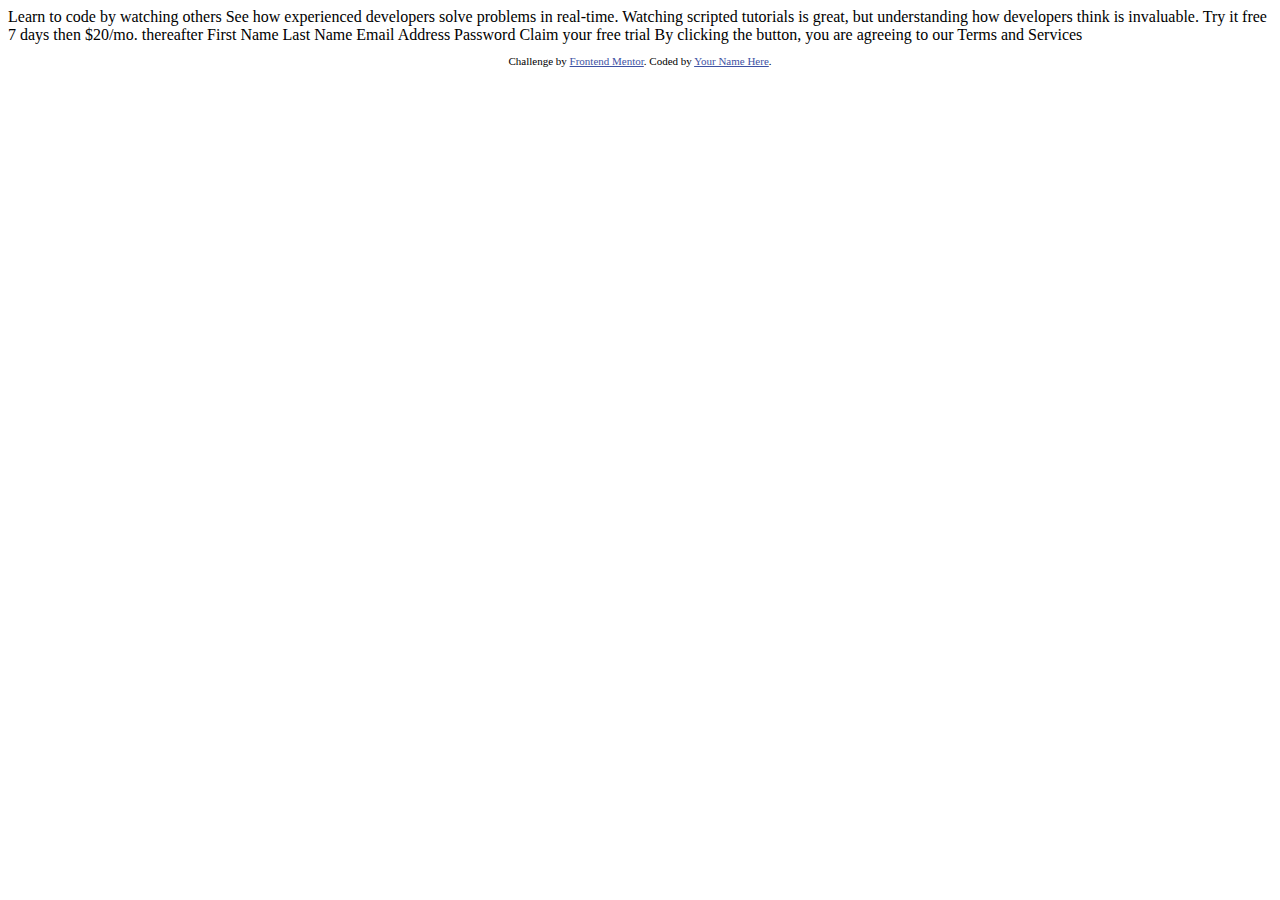
==== 2. Component with signup form master/index.html @ 703f89d6 "structure" ====
<!DOCTYPE html>
<html lang="en">
<head>
  <meta charset="UTF-8">
  <meta name="viewport" content="width=device-width, initial-scale=1.0"> <!-- displays site properly based on user's device -->

  <link rel="icon" type="image/png" sizes="32x32" href="./images/favicon-32x32.png">
  
  <title>Frontend Mentor | Intro component with sign up form</title>

  <!-- Feel free to remove these styles or customise in your own stylesheet 👍 -->
  <style>
    .attribution { font-size: 11px; text-align: center; }
    .attribution a { color: hsl(228, 45%, 44%); }
  </style>
</head>
<body>

  Learn to code by watching others

  See how experienced developers solve problems in real-time. Watching scripted tutorials is great, 
  but understanding how developers think is invaluable. 

  Try it free 7 days then $20/mo. thereafter

  First Name 
  Last Name 
  Email Address
  Password

  Claim your free trial 

  By clicking the button, you are agreeing to our Terms and Services
  
  <footer>
    <p class="attribution">
      Challenge by <a href="https://www.frontendmentor.io?ref=challenge" target="_blank">Frontend Mentor</a>. 
      Coded by <a href="#">Your Name Here</a>.
    </p>
  </footer>
</body>
</html>
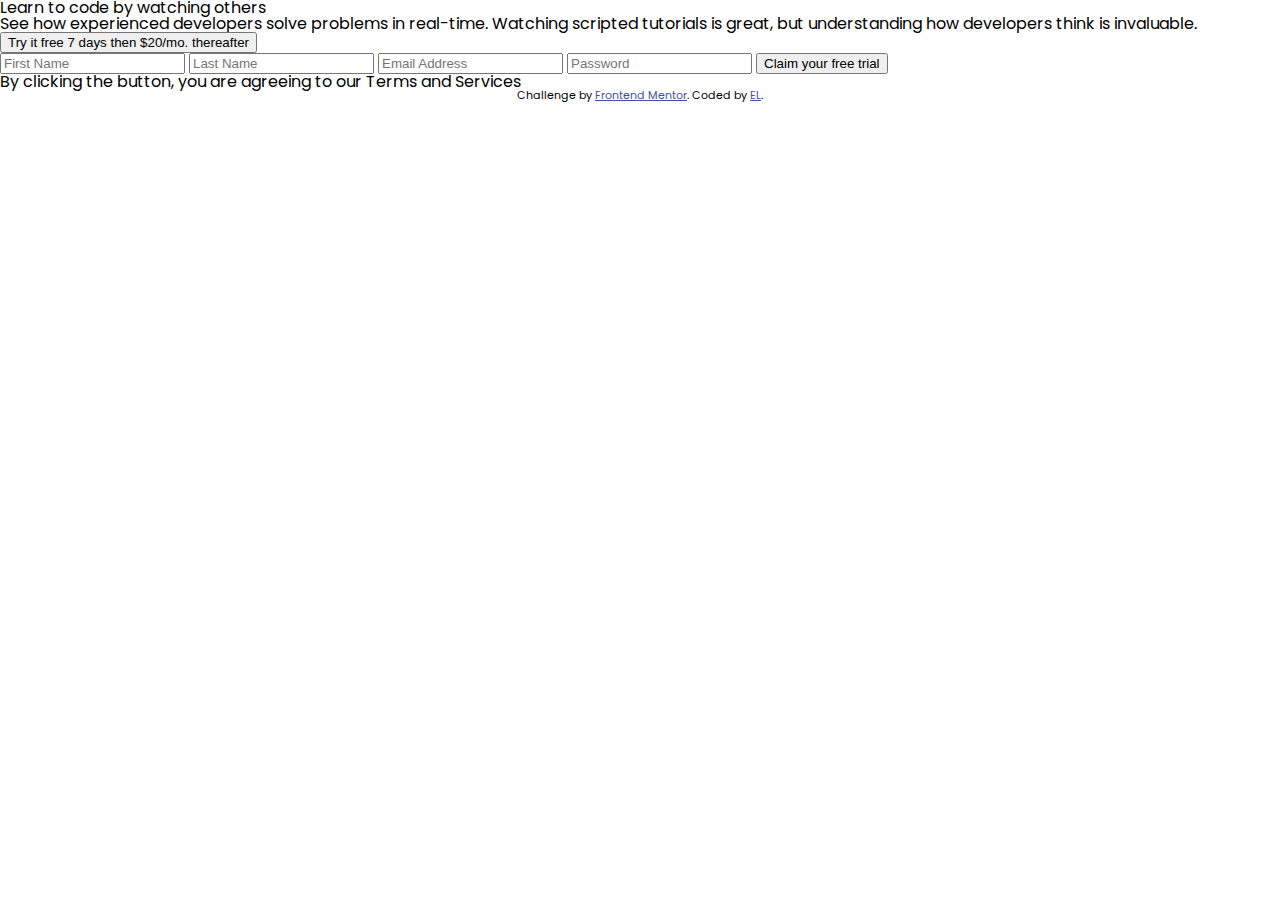
==== commit f7f9e4c2: "structure doss" ====
--- a/2. Component with signup form master/index.html
+++ b/2. Component with signup form master/index.html
@@ -3,7 +3,7 @@
 <head>
   <meta charset="UTF-8">
   <meta name="viewport" content="width=device-width, initial-scale=1.0"> <!-- displays site properly based on user's device -->
-
+  <link rel="stylesheet" href="./SCSS/style.css"/>
   <link rel="icon" type="image/png" sizes="32x32" href="./images/favicon-32x32.png">
   
   <title>Frontend Mentor | Intro component with sign up form</title>
@@ -14,28 +14,37 @@
     .attribution a { color: hsl(228, 45%, 44%); }
   </style>
 </head>
+
+<!-- BODY -->
 <body>
+  <div class="container-modal">
+  <!-- LEFT -->
+    <div class="containerText">
+      <h3>Learn to code by watching others</h3>
+      <p>See how experienced developers solve problems in real-time. Watching scripted tutorials is great, 
+      but understanding how developers think is invaluable. 
+      </p>
+    </div>
 
-  Learn to code by watching others
+  <!-- RIGHT -->
+    <div class="container-form">
+      <input type="submit" class="try" value="Try it free 7 days then $20/mo. thereafter">
+      <form action="" class="form-free-trial">    
+        <input type="text" placeholder="First Name"> 
+        <input type="text" placeholder="Last Name">  
+        <input type="text"placeholder="Email Address">
+        <input type="text" placeholder="Password"> 
+        <input type="submit" class="free-trial" value="Claim your free trial">
+        <p>By clicking the button, you are agreeing to our Terms and Services</p>
+      </form>
+    </div>
 
-  See how experienced developers solve problems in real-time. Watching scripted tutorials is great, 
-  but understanding how developers think is invaluable. 
+  </div>
 
-  Try it free 7 days then $20/mo. thereafter
-
-  First Name 
-  Last Name 
-  Email Address
-  Password
-
-  Claim your free trial 
-
-  By clicking the button, you are agreeing to our Terms and Services
-  
   <footer>
     <p class="attribution">
       Challenge by <a href="https://www.frontendmentor.io?ref=challenge" target="_blank">Frontend Mentor</a>. 
-      Coded by <a href="#">Your Name Here</a>.
+      Coded by <a href="#">EL</a>.
     </p>
   </footer>
 </body>
--- a/2. Component with signup form master/SCSS/style.css
+++ b/2. Component with signup form master/SCSS/style.css
@@ -0,0 +1,143 @@
+/* http://meyerweb.com/eric/tools/css/reset/ 
+    v2.0 | 20110126
+    License: none (public domain)
+*/
+@import url("https://fonts.googleapis.com/css2?family=Poppins:ital,wght@0,100;0,200;0,300;0,400;0,500;0,600;0,700;0,800;0,900;1,100;1,200;1,300;1,400;1,500;1,600;1,700;1,800;1,900&display=swap");
+html,
+body,
+div,
+span,
+applet,
+object,
+iframe,
+h1,
+h2,
+h3,
+h4,
+h5,
+h6,
+p,
+blockquote,
+pre,
+a,
+abbr,
+acronym,
+address,
+big,
+cite,
+code,
+del,
+dfn,
+em,
+img,
+ins,
+kbd,
+q,
+s,
+samp,
+small,
+strike,
+strong,
+sub,
+sup,
+tt,
+var,
+b,
+u,
+i,
+center,
+dl,
+dt,
+dd,
+ol,
+ul,
+li,
+fieldset,
+form,
+label,
+legend,
+table,
+caption,
+tbody,
+tfoot,
+thead,
+tr,
+th,
+td,
+article,
+aside,
+canvas,
+details,
+embed,
+figure,
+figcaption,
+footer,
+header,
+hgroup,
+menu,
+nav,
+output,
+ruby,
+section,
+summary,
+time,
+mark,
+audio,
+video {
+  margin: 0;
+  padding: 0;
+  border: 0;
+  font-size: 100%;
+  font: inherit;
+  vertical-align: baseline;
+}
+
+/* HTML5 display-role reset for older browsers */
+article,
+aside,
+details,
+figcaption,
+figure,
+footer,
+header,
+hgroup,
+menu,
+nav,
+section {
+  display: block;
+}
+
+body {
+  line-height: 1;
+}
+
+ol,
+ul {
+  list-style: none;
+}
+
+blockquote,
+q {
+  quotes: none;
+}
+
+blockquote:before,
+blockquote:after,
+q:before,
+q:after {
+  content: "";
+  content: none;
+}
+
+table {
+  border-collapse: collapse;
+  border-spacing: 0;
+}
+
+button {
+  cursor: pointer;
+}
+
+body {
+  font-family: "Poppins";
+}/*# sourceMappingURL=style.css.map */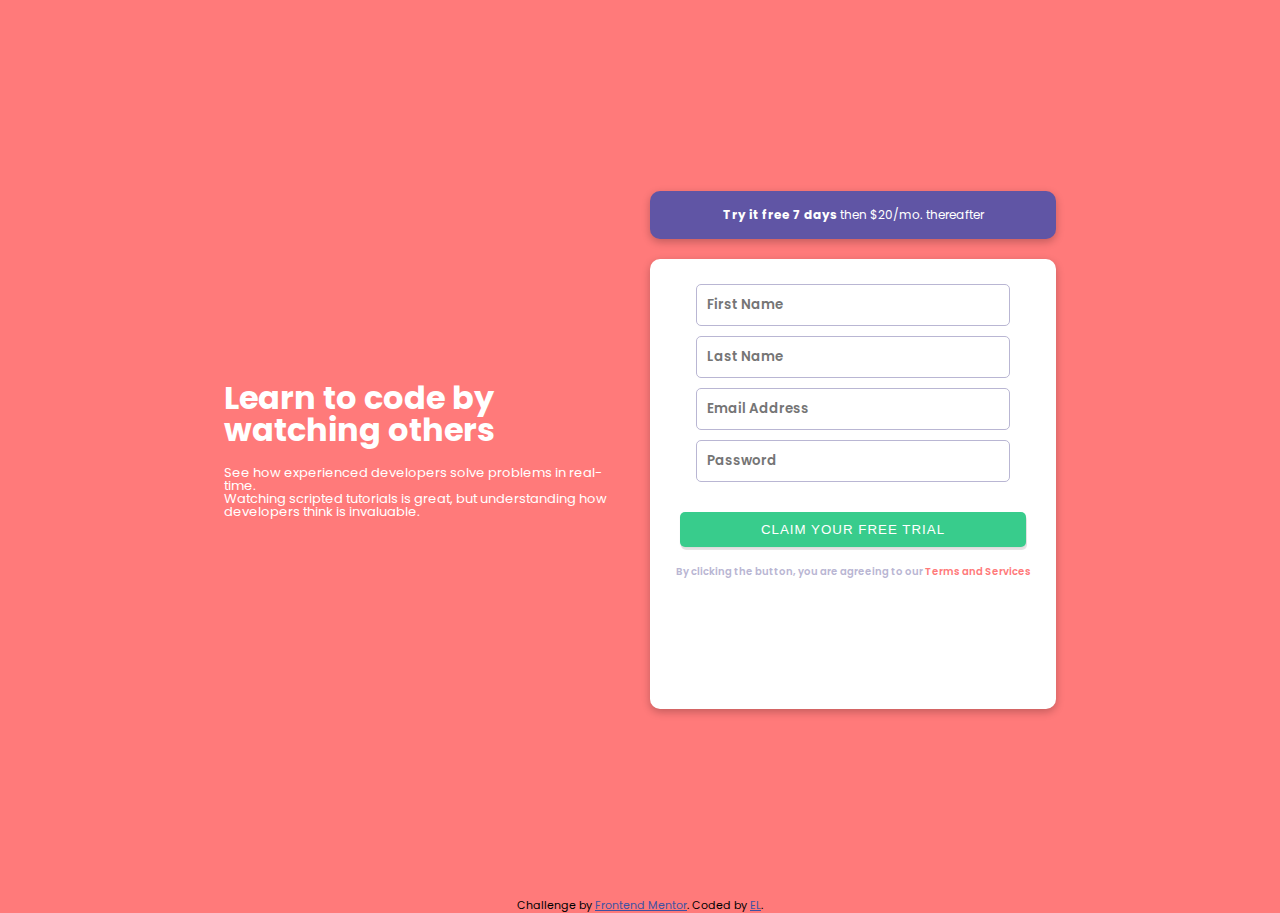
==== commit 5bd74942: "upgrade" ====
--- a/2. Component with signup form master/index.html
+++ b/2. Component with signup form master/index.html
@@ -17,25 +17,27 @@
 
 <!-- BODY -->
 <body>
-  <div class="container-modal">
+  <div class="containerModal">
   <!-- LEFT -->
     <div class="containerText">
-      <h3>Learn to code by watching others</h3>
-      <p>See how experienced developers solve problems in real-time. Watching scripted tutorials is great, 
-      but understanding how developers think is invaluable. 
+      <h1>Learn to code by <br>watching others</h1>
+      <p>See how experienced developers solve problems in real-time.<br> Watching scripted tutorials is great, 
+      but understanding how <br>developers think is invaluable. 
       </p>
     </div>
 
   <!-- RIGHT -->
-    <div class="container-form">
-      <input type="submit" class="try" value="Try it free 7 days then $20/mo. thereafter">
-      <form action="" class="form-free-trial">    
-        <input type="text" placeholder="First Name"> 
-        <input type="text" placeholder="Last Name">  
-        <input type="text"placeholder="Email Address">
-        <input type="text" placeholder="Password"> 
+    <div class="containerForm">
+      <button type="submit" class="try"><strong>Try it free 7 days</strong> then $20/mo. thereafter</button>
+      <form action="" class="form-free-trial">
+        <div class="data">    
+          <input type="text" placeholder="First Name"><br>
+          <input type="text" placeholder="Last Name"><br>
+          <input type="text"placeholder="Email Address"><br>
+          <input type="text" placeholder="Password"><br>
+        </div>
         <input type="submit" class="free-trial" value="Claim your free trial">
-        <p>By clicking the button, you are agreeing to our Terms and Services</p>
+        <p>By clicking the button, you are agreeing to our <a href="#" class="link-service">Terms and Services </a></p>
       </form>
     </div>
 
--- a/2. Component with signup form master/SCSS/style.css
+++ b/2. Component with signup form master/SCSS/style.css
@@ -1,3 +1,4 @@
+@charset "UTF-8";
 /* http://meyerweb.com/eric/tools/css/reset/ 
     v2.0 | 20110126
     License: none (public domain)
@@ -37,7 +38,6 @@
 samp,
 small,
 strike,
-strong,
 sub,
 sup,
 tt,
@@ -139,5 +139,98 @@
 }
 
 body {
-  font-family: "Poppins";
-}/*# sourceMappingURL=style.css.map */+  height: 100%;
+  margin: 0;
+  font-family: "Poppins";
+  background-color: hsl(0, 100%, 74%);
+}
+
+.containerForm .try {
+  font-family: "Poppins";
+  font-size: 12px;
+  background-color: hsl(248, 32%, 49%);
+  color: white;
+  box-shadow: rgba(0, 0, 0, 0.24) 0px 3px 8px;
+  padding: 15px 0;
+  margin-bottom: 20px;
+  border: none;
+  border-radius: 10px;
+  width: 100%;
+}
+
+.containerForm {
+  text-align: center;
+}
+.containerForm .form-free-trial {
+  height: 50vh;
+  font-family: "Poppins";
+  background-color: white;
+  box-shadow: rgba(0, 0, 0, 0.24) 0px 3px 8px;
+  border-radius: 10px;
+}
+.containerForm .form-free-trial .data {
+  padding: 20px;
+}
+.containerForm .form-free-trial .data input {
+  font-family: "Poppins";
+  font-weight: 600;
+  border: solid hsl(246, 25%, 77%) 1px;
+  border-radius: 5px;
+  padding: 10px;
+  width: 80%;
+  margin: 5px;
+}
+.containerForm .form-free-trial .free-trial {
+  background-color: hsl(154, 59%, 51%);
+  color: white;
+  text-transform: uppercase;
+  letter-spacing: 1px;
+  border: none;
+  border-radius: 5px;
+  padding: 10px;
+  width: 85%;
+  margin: 5px;
+  box-shadow: 1px 3px 0 rgba(0, 0, 0, 0.1), 0 1px 2px 0 rgba(0, 0, 0, 0.06);
+}
+.containerForm .form-free-trial p {
+  text-align: center;
+  padding-top: 15px;
+  color: hsl(246, 25%, 77%);
+  font-size: 10px;
+  font-weight: 600;
+}
+.containerForm .form-free-trial p .link-service {
+  color: hsl(0, 100%, 74%);
+  text-decoration: none;
+}
+
+.containerModal {
+  display: grid;
+  grid-template-columns: 1fr 1fr; /* 2 columns, .containertext et .containerform */
+  gap: 20px; /* Espace */
+  align-items: center;
+  width: 65%; /* largeur du containerModal */
+  height: 100vh; /* .containerModal s'étend sur toute la H */
+  margin: auto; /* Centre le container (sur x) */
+  color: white;
+}
+.containerModal .containerText {
+  grid-area: 1/1/3/2; /* Le texte occupe les lignes 1 à 2 et la colonne 1 voir ci-dessous */
+}
+.containerModal .containerText h1 {
+  font-size: xx-large;
+  font-weight: 700;
+}
+.containerModal .containerText p {
+  padding-top: 20px;
+  font-size: small;
+}
+.containerModal .containerForm {
+  grid-area: 1/2/3/3; /* Le formulaire occupe les lignes 1 à 2 et la colonne 2*/
+}
+
+/* 
+grid-row-start: L'élément commence à la ligne 1.
+grid-column-start: L'élément commence à la colonne 1.
+grid-row-end: L'élément se termine à la ligne 3.
+grid-column-end: L'élément se termine à la colonne 2.*//*# sourceMappingURL=style.css.map */